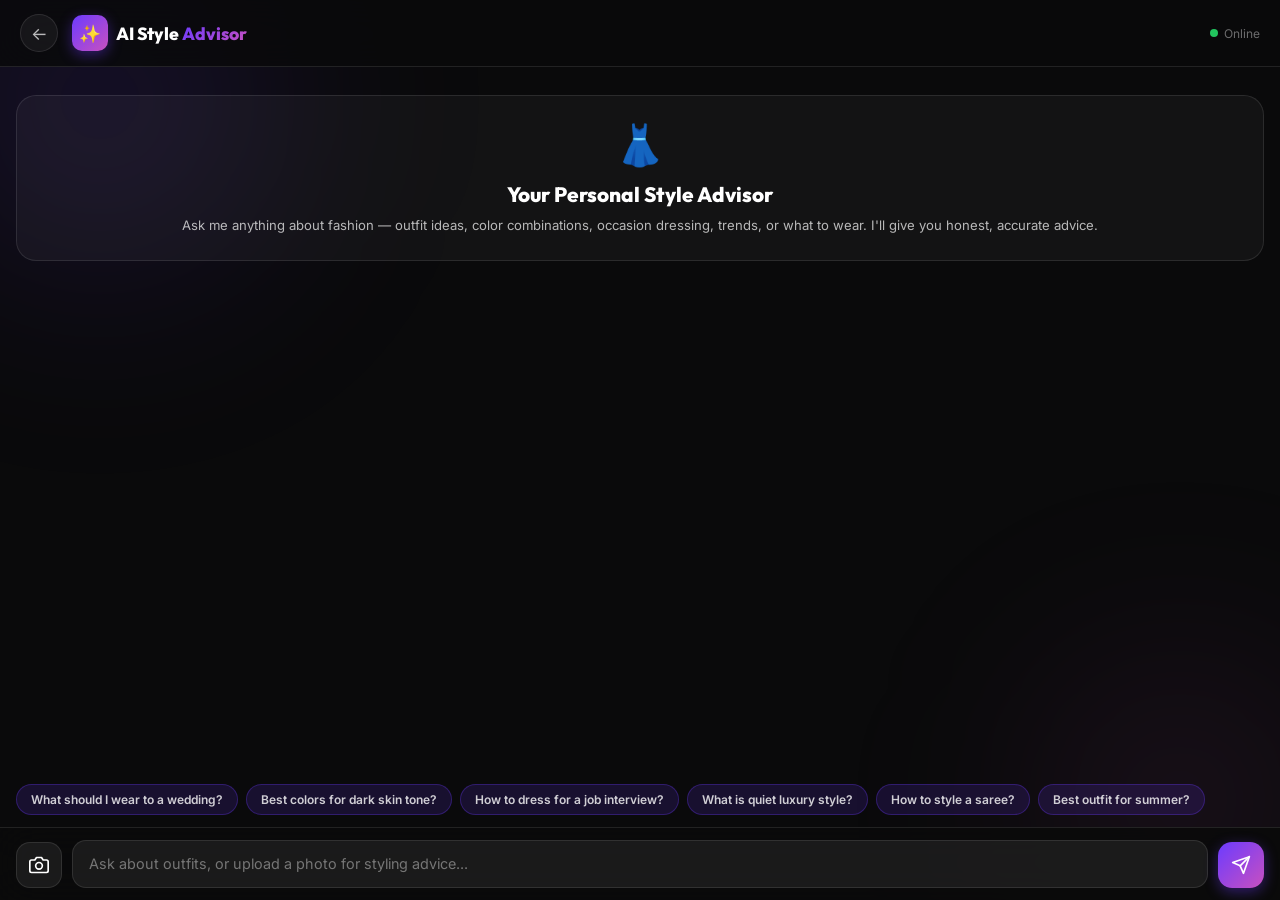
==== StyleHub/advisor.html @ 176f92fe "Initial commit: Style Hub AI Fashion Stylist (secure)" ====
﻿<!DOCTYPE html>
<html lang="en">
<head>
  <meta charset="UTF-8"/>
  <meta name="viewport" content="width=device-width, initial-scale=1.0"/>
  <title>AI Style Advisor — StyleHub</title>
  <link rel="preconnect" href="https://fonts.googleapis.com"/>
  <link href="https://fonts.googleapis.com/css2?family=Outfit:wght@400;600;700;800&family=Inter:wght@300;400;500;600&display=swap" rel="stylesheet"/>
  <style>
    *,*::before,*::after{box-sizing:border-box;margin:0;padding:0}
    :root{
      --primary:#6C3BFF;--accent:#C850C0;
      --grad:linear-gradient(135deg,#6C3BFF,#C850C0);
      --bg:#0a0a0b;--surface:rgba(255,255,255,0.05);
      --border:rgba(255,255,255,0.1);
      --text:#fff;--text2:rgba(255,255,255,0.7);--text3:rgba(255,255,255,0.4);
      --radius:16px;--font-head:'Outfit',sans-serif;--font-body:'Inter',sans-serif;
    }
    html,body{height:100%;font-family:var(--font-body);background:var(--bg);color:var(--text);}

    /* ── Background orbs ── */
    .bg-orb{position:fixed;border-radius:50%;filter:blur(100px);pointer-events:none;z-index:0;}
    .bg-orb-1{width:500px;height:500px;background:radial-gradient(circle,rgba(108,59,255,0.2),transparent 70%);top:-150px;left:-150px;}
    .bg-orb-2{width:400px;height:400px;background:radial-gradient(circle,rgba(200,80,192,0.15),transparent 70%);bottom:-100px;right:-100px;}

    /* ── Header ── */
    .adv-header{
      position:sticky;top:0;z-index:100;
      display:flex;align-items:center;gap:14px;
      padding:14px 20px;
      background:rgba(10,10,11,0.85);
      backdrop-filter:blur(20px);
      border-bottom:1px solid var(--border);
    }
    .adv-back{
      display:flex;align-items:center;justify-content:center;
      width:38px;height:38px;border-radius:50%;
      background:var(--surface);border:1px solid var(--border);
      color:var(--text2);font-size:1.1rem;cursor:pointer;
      text-decoration:none;transition:background 0.2s;
    }
    .adv-back:hover{background:rgba(108,59,255,0.2);}
    .adv-logo{display:flex;align-items:center;gap:8px;}
    .adv-logo-icon{
      width:36px;height:36px;border-radius:10px;
      background:var(--grad);display:flex;align-items:center;justify-content:center;
      font-size:1.1rem;box-shadow:0 4px 14px rgba(108,59,255,0.4);
    }
    .adv-logo-text{font-family:var(--font-head);font-size:1.1rem;font-weight:800;}
    .adv-logo-text span{background:var(--grad);-webkit-background-clip:text;-webkit-text-fill-color:transparent;background-clip:text;}
    .adv-status{margin-left:auto;display:flex;align-items:center;gap:6px;font-size:0.75rem;color:var(--text3);}
    .adv-dot{width:8px;height:8px;border-radius:50%;background:#22c55e;animation:pulse 2s infinite;}
    @keyframes pulse{0%,100%{opacity:1}50%{opacity:0.4}}

    /* ── Chat area ── */
    .adv-body{
      position:relative;z-index:1;
      display:flex;flex-direction:column;
      height:calc(100vh - 67px);
    }
    .chat-messages{
      flex:1;overflow-y:auto;padding:20px 16px;
      display:flex;flex-direction:column;gap:16px;
      scrollbar-width:thin;scrollbar-color:rgba(108,59,255,0.3) transparent;
    }
    .chat-messages::-webkit-scrollbar{width:4px;}
    .chat-messages::-webkit-scrollbar-thumb{background:rgba(108,59,255,0.3);border-radius:2px;}

    /* ── Messages ── */
    .msg{display:flex;gap:10px;max-width:85%;animation:msgIn 0.3s cubic-bezier(0.34,1.56,0.64,1);}
    @keyframes msgIn{from{opacity:0;transform:translateY(10px)}to{opacity:1;transform:translateY(0)}}
    .msg.user{align-self:flex-end;flex-direction:row-reverse;}
    .msg.bot{align-self:flex-start;}

    .msg-avatar{
      width:34px;height:34px;border-radius:50%;flex-shrink:0;
      display:flex;align-items:center;justify-content:center;font-size:1rem;
    }
    .msg.bot .msg-avatar{background:var(--grad);box-shadow:0 4px 12px rgba(108,59,255,0.4);}
    .msg.user .msg-avatar{background:rgba(255,255,255,0.1);border:1px solid var(--border);}

    .msg-bubble{
      padding:12px 16px;border-radius:18px;
      font-size:0.88rem;line-height:1.6;
    }
    .msg.bot .msg-bubble{
      background:rgba(255,255,255,0.07);
      border:1px solid var(--border);
      border-bottom-left-radius:4px;
      color:var(--text);
    }
    .msg.user .msg-bubble{
      background:var(--grad);
      border-bottom-right-radius:4px;
      color:#fff;
    }
    .msg-time{font-size:0.65rem;color:var(--text3);margin-top:4px;text-align:right;}
    .msg.bot .msg-time{text-align:left;}

    /* ── Typing indicator ── */
    .typing{display:flex;gap:5px;padding:14px 16px;align-items:center;}
    .typing span{width:7px;height:7px;border-radius:50%;background:rgba(255,255,255,0.4);animation:typingDot 1.2s infinite;}
    .typing span:nth-child(2){animation-delay:0.2s;}
    .typing span:nth-child(3){animation-delay:0.4s;}
    @keyframes typingDot{0%,60%,100%{transform:translateY(0)}30%{transform:translateY(-6px)}}

    /* ── Quick suggestions ── */
    .quick-chips{
      display:flex;flex-wrap:wrap;gap:8px;
      padding:0 16px 12px;
    }
    .quick-chip{
      padding:7px 14px;border-radius:999px;
      font-size:0.75rem;font-weight:600;font-family:var(--font-body);
      background:rgba(108,59,255,0.15);border:1px solid rgba(108,59,255,0.3);
      color:rgba(255,255,255,0.8);cursor:pointer;
      transition:background 0.2s,transform 0.2s;
    }
    .quick-chip:hover{background:rgba(108,59,255,0.35);transform:translateY(-1px);}

    /* ── Input bar ── */
    .chat-input-bar{
      padding:12px 16px;
      background:rgba(10,10,11,0.9);
      backdrop-filter:blur(20px);
      border-top:1px solid var(--border);
      display:flex;gap:10px;align-items:flex-end;
    }
    .chat-input{
      flex:1;background:rgba(255,255,255,0.07);
      border:1.5px solid var(--border);border-radius:14px;
      padding:12px 16px;font-size:0.9rem;font-family:var(--font-body);
      color:#fff;outline:none;resize:none;max-height:120px;min-height:46px;
      transition:border-color 0.2s;line-height:1.5;
    }
    .chat-input::placeholder{color:var(--text3);}
    .chat-input:focus{border-color:var(--primary);}
    .send-btn{
      width:46px;height:46px;border-radius:14px;flex-shrink:0;
      background:var(--grad);border:none;cursor:pointer;
      display:flex;align-items:center;justify-content:center;
      box-shadow:0 4px 14px rgba(108,59,255,0.4);
      transition:transform 0.2s,box-shadow 0.2s;
    }
    .send-btn:hover{transform:scale(1.08);box-shadow:0 6px 20px rgba(108,59,255,0.6);}
    .send-btn svg{width:20px;height:20px;fill:none;stroke:#fff;stroke-width:2;stroke-linecap:round;stroke-linejoin:round;}

    /* ── Image grid in messages ── */
    .msg-images{display:flex;gap:6px;margin-top:10px;flex-wrap:wrap;}
    .msg-images img{width:90px;height:120px;object-fit:cover;border-radius:10px;cursor:pointer;transition:transform 0.2s;}
    .msg-images img:hover{transform:scale(1.05);}

    /* ── Camera button ── */
    .camera-btn{
      width:46px;height:46px;border-radius:14px;flex-shrink:0;
      background:rgba(255,255,255,0.07);border:1.5px solid var(--border);
      cursor:pointer;display:flex;align-items:center;justify-content:center;
      transition:background 0.2s,border-color 0.2s;
    }
    .camera-btn:hover{background:rgba(108,59,255,0.2);border-color:var(--primary);}
    .camera-btn svg{width:20px;height:20px;stroke:#fff;fill:none;stroke-width:2;stroke-linecap:round;stroke-linejoin:round;}
    .img-preview-wrap{padding:8px 16px 0;display:none;}
    .img-preview-wrap.show{display:flex;gap:8px;flex-wrap:wrap;}
    .img-preview{position:relative;display:inline-block;}
    .img-preview img{width:80px;height:80px;object-fit:cover;border-radius:10px;border:2px solid var(--primary);}
    .img-preview-remove{position:absolute;top:-6px;right:-6px;width:20px;height:20px;background:#ef4444;border:none;border-radius:50%;color:#fff;font-size:.75rem;cursor:pointer;display:flex;align-items:center;justify-content:center;}
    .welcome-card{
      background:rgba(255,255,255,0.04);border:1px solid var(--border);
      border-radius:20px;padding:24px;margin:8px 0;text-align:center;
    }
    .welcome-card .wc-icon{font-size:2.5rem;margin-bottom:12px;}
    .welcome-card h2{font-family:var(--font-head);font-size:1.3rem;font-weight:800;margin-bottom:8px;}
    .welcome-card p{font-size:0.82rem;color:var(--text2);line-height:1.6;}
  </style>
</head>
<body>
  <div class="bg-orb bg-orb-1"></div>
  <div class="bg-orb bg-orb-2"></div>

  <header class="adv-header">
    <a onclick="history.back()" class="adv-back" style="cursor:pointer">←</a>
    <div class="adv-logo">
      <div class="adv-logo-icon">✨</div>
      <div class="adv-logo-text">AI Style <span>Advisor</span></div>
    </div>
    <div class="adv-status">
      <div class="adv-dot"></div>
      Online
    </div>
  </header>

  <div class="adv-body">
    <div class="chat-messages" id="chat-messages">
      <div class="welcome-card">
        <div class="wc-icon">👗</div>
        <h2>Your Personal Style Advisor</h2>
        <p>Ask me anything about fashion — outfit ideas, color combinations, occasion dressing, trends, or what to wear. I'll give you honest, accurate advice.</p>
      </div>
    </div>

    <div class="quick-chips" id="quick-chips">
      <button class="quick-chip" onclick="sendQuick(this)">What should I wear to a wedding?</button>
      <button class="quick-chip" onclick="sendQuick(this)">Best colors for dark skin tone?</button>
      <button class="quick-chip" onclick="sendQuick(this)">How to dress for a job interview?</button>
      <button class="quick-chip" onclick="sendQuick(this)">What is quiet luxury style?</button>
      <button class="quick-chip" onclick="sendQuick(this)">How to style a saree?</button>
      <button class="quick-chip" onclick="sendQuick(this)">Best outfit for summer?</button>
    </div>

    <div class="chat-input-bar">
      <input type="file" id="img-upload" accept="image/*" multiple style="display:none"/>
      <button class="camera-btn" onclick="document.getElementById('img-upload').click()" title="Upload outfit photo">
        <svg viewBox="0 0 24 24"><path d="M23 19a2 2 0 0 1-2 2H3a2 2 0 0 1-2-2V8a2 2 0 0 1 2-2h4l2-3h6l2 3h4a2 2 0 0 1 2 2z"/><circle cx="12" cy="13" r="4"/></svg>
      </button>
      <div style="flex:1;display:flex;flex-direction:column;gap:6px;">
        <div class="img-preview-wrap" id="img-preview-wrap"></div>
        <textarea class="chat-input" id="chat-input" placeholder="Ask about outfits, or upload a photo for styling advice..." rows="1"></textarea>
      </div>
      <button class="send-btn" onclick="sendMessage()" id="send-btn">
        <svg viewBox="0 0 24 24"><line x1="22" y1="2" x2="11" y2="13"/><polygon points="22 2 15 22 11 13 2 9 22 2"/></svg>
      </button>
    </div>
  </div>

  <script>
    const input = document.getElementById('chat-input');
    const messagesEl = document.getElementById('chat-messages');
    let uploadedImages = [];

    // Camera handler
    document.getElementById('cam-upload').addEventListener('change', function() {
      const files = Array.from(this.files).slice(0, 1);
      if (!files.length) return;
      const reader = new FileReader();
      reader.onload = (e) => {
        if (uploadedImages.length < 2) {
          uploadedImages.push(e.target.result);
          const previewWrap = document.getElementById('img-preview-wrap');
          const preview = document.createElement('div');
          preview.className = 'img-preview';
          const idx = uploadedImages.length - 1;
          preview.innerHTML = '<img src="' + e.target.result + '" style="width:80px;height:80px;object-fit:cover;border-radius:10px;border:2px solid var(--primary);"/><button class="img-preview-remove" onclick="removeImage(' + idx + ')" style="position:absolute;top:-6px;right:-6px;width:20px;height:20px;background:#ef4444;border:none;border-radius:50%;color:#fff;font-size:.75rem;cursor:pointer;display:flex;align-items:center;justify-content:center;">x</button>';
          previewWrap.appendChild(preview);
          previewWrap.classList.add('show');
          input.placeholder = uploadedImages.length === 2 ? 'Compare 2 outfits - which is better?' : 'Add message or upload another photo (max 2)...';
        }
      };
      reader.readAsDataURL(files[0]);
    });

    // Image upload handler - max 2 images
    document.getElementById('img-upload').addEventListener('change', function() {
      const files = Array.from(this.files).slice(0, 2);
      if (!files.length) return;
      uploadedImages = [];
      const previewWrap = document.getElementById('img-preview-wrap');
      previewWrap.innerHTML = '';
      files.forEach((file, idx) => {
        const reader = new FileReader();
        reader.onload = (e) => {
          uploadedImages.push(e.target.result);
          const preview = document.createElement('div');
          preview.className = 'img-preview';
          preview.innerHTML = '<img src="' + e.target.result + '" style="width:80px;height:80px;object-fit:cover;border-radius:10px;border:2px solid var(--primary);"/><button class="img-preview-remove" onclick="removeImage(' + idx + ')" style="position:absolute;top:-6px;right:-6px;width:20px;height:20px;background:#ef4444;border:none;border-radius:50%;color:#fff;font-size:.75rem;cursor:pointer;display:flex;align-items:center;justify-content:center;">x</button>';
          previewWrap.appendChild(preview);
          previewWrap.classList.add('show');
          input.placeholder = uploadedImages.length === 2 ? 'Compare 2 outfits - which is better?' : 'Add message or upload another photo (max 2)...';
        };
        reader.readAsDataURL(file);
      });
    });

    function removeImage(idx) {
      if (idx !== undefined) uploadedImages.splice(idx, 1);
      else uploadedImages = [];
      const previewWrap = document.getElementById('img-preview-wrap');
      if (!uploadedImages.length) {
        previewWrap.classList.remove('show');
        previewWrap.innerHTML = '';
        document.getElementById('img-upload').value = '';
        input.placeholder = 'Ask about outfits, or upload a photo for styling advice...';
      } else {
        previewWrap.innerHTML = '';
        uploadedImages.forEach((img, i) => {
          const preview = document.createElement('div');
          preview.className = 'img-preview';
          preview.innerHTML = '<img src="' + img + '" style="width:80px;height:80px;object-fit:cover;border-radius:10px;border:2px solid var(--primary);"/><button class="img-preview-remove" onclick="removeImage(' + i + ')" style="position:absolute;top:-6px;right:-6px;width:20px;height:20px;background:#ef4444;border:none;border-radius:50%;color:#fff;font-size:.75rem;cursor:pointer;display:flex;align-items:center;justify-content:center;">x</button>';
          previewWrap.appendChild(preview);
        });
      }
    }

    function analyzeOutfitImage(base64) {
      return new Promise((resolve) => {
        const img = new Image();
        img.onload = () => {
          const canvas = document.createElement('canvas');
          canvas.width = 50; canvas.height = 50;
          const ctx = canvas.getContext('2d');
          ctx.drawImage(img, 0, 0, 50, 50);
          const data = ctx.getImageData(0, 0, 50, 50).data;
          let r = 0, g = 0, b = 0, count = 0;
          for (let i = 0; i < data.length; i += 4) { r += data[i]; g += data[i+1]; b += data[i+2]; count++; }
          r = Math.round(r/count); g = Math.round(g/count); b = Math.round(b/count);
          const brightness = (r*299 + g*587 + b*114) / 1000;
          const isDark = brightness < 85;
          const isLight = brightness > 170;
          const isWarm = r > g && r > b;
          const isCool = b > r && b > g;
          resolve({ r, g, b, brightness, isDark, isLight, isWarm, isCool });
        };
        img.src = base64;
      });
    }

    function getOutfitAdvice(info, label) {
      const { isDark, isLight, isWarm, isCool, brightness } = info;
      let tone, advice, score;
      if (isDark && !isWarm && !isCool) { tone = 'Dark Neutral'; score = 88; advice = 'Very sophisticated and versatile. Works great for formal, office, and evening occasions. Add gold or silver accessories for contrast. Nude heels or white sneakers balance the look well.'; }
      else if (isLight && !isWarm && !isCool) { tone = 'Light Neutral'; score = 85; advice = 'Clean and fresh base. Extremely versatile - works for casual, office, and smart casual. Add a darker accessory (navy bag, brown belt) for depth. Almost any shoe color works.'; }
      else if (isWarm && brightness > 100) { tone = 'Warm & Bright'; score = 82; advice = 'Energetic and eye-catching! Warm tones like terracotta, mustard, and rust are very on-trend. Pair with gold jewelry and tan leather accessories. Nude or brown footwear completes the look.'; }
      else if (isWarm && brightness <= 100) { tone = 'Warm & Deep'; score = 86; advice = 'Rich and luxurious tones. Deep warm colors like burgundy and burnt orange are very elegant. Gold accessories and dark leather shoes elevate this further. Great for festive and evening occasions.'; }
      else if (isCool && brightness > 120) { tone = 'Cool & Light'; score = 84; advice = 'Fresh and modern palette. Cool blues, lavenders, and mints are very flattering. Silver accessories work best. White or grey shoes keep it cohesive. Great for casual and daytime occasions.'; }
      else if (isCool && brightness <= 120) { tone = 'Cool & Deep'; score = 87; advice = 'Bold and powerful cool tones. Deep blues, purples, and teals are very striking. Silver or white gold accessories complement perfectly. Black or white shoes work best.'; }
      else { tone = 'Mixed Tones'; score = 80; advice = 'Interesting color mix! Keep accessories neutral (white, black, or nude) to let the outfit breathe. Ensure the fit is tailored - that is the most important factor. Consider if the colors have a common undertone (all warm or all cool) for better harmony.'; }
      return { tone, advice, score };
    }

    function compareOutfits(info1, info2) {
      const a1 = getOutfitAdvice(info1, 'Outfit 1');
      const a2 = getOutfitAdvice(info2, 'Outfit 2');
      const winner = a1.score >= a2.score ? 1 : 2;
      const diff = Math.abs(a1.score - a2.score);
      let comparison = '';
      if (diff <= 3) comparison = 'Both outfits are very close in style score! It comes down to personal preference and occasion.';
      else comparison = 'Outfit ' + winner + ' scores higher overall.';

      return '👗 Outfit Comparison:\n\n' +
        '📸 Outfit 1 — ' + a1.tone + ' (Score: ' + a1.score + '/100)\n' + a1.advice + '\n\n' +
        '📸 Outfit 2 — ' + a2.tone + ' (Score: ' + a2.score + '/100)\n' + a2.advice + '\n\n' +
        '🏆 Verdict: ' + comparison + '\n\n' +
        '💡 Pro tip: The outfit that fits better and suits the occasion wins every time, regardless of color score.';
    }

    input.addEventListener('input', () => {
      input.style.height = 'auto';
      input.style.height = Math.min(input.scrollHeight, 120) + 'px';
    });
    input.addEventListener('keydown', e => {
      if (e.key === 'Enter' && !e.shiftKey) { e.preventDefault(); sendMessage(); }
    });

    function sendQuick(btn) {
      input.value = btn.textContent;
      document.getElementById('quick-chips').style.display = 'none';
      sendMessage();
    }

    function sendMessage() {
      const text = input.value.trim();
      if (!text && !uploadedImages.length) return;

      if (uploadedImages.length > 0) {
        const now = new Date().toLocaleTimeString([], {hour:'2-digit',minute:'2-digit'});
        const imgDiv = document.createElement('div');
        imgDiv.className = 'msg user';
        const imgsHtml = uploadedImages.map(src => '<img src="' + src + '" style="width:120px;height:150px;object-fit:cover;border-radius:12px;display:inline-block;"/>').join('');
        imgDiv.innerHTML = '<div class="msg-avatar">&#128100;</div><div><div class="msg-bubble" style="padding:8px;">' + imgsHtml + (text ? '<div style="margin-top:8px;">' + text + '</div>' : '') + '</div><div class="msg-time">' + now + '</div></div>';
        messagesEl.appendChild(imgDiv);
        messagesEl.scrollTop = messagesEl.scrollHeight;

        const images = [...uploadedImages];
        input.value = '';
        input.style.height = 'auto';
        removeImage();
        showTyping();

        if (images.length === 2) {
          Promise.all([analyzeOutfitImage(images[0]), analyzeOutfitImage(images[1])]).then(([info1, info2]) => {
            removeTyping();
            appendMsg('bot', compareOutfits(info1, info2), 'outfit fashion', 'outfit fashion');
          });
        } else {
          analyzeOutfitImage(images[0]).then(info => {
            removeTyping();
            const a = getOutfitAdvice(info);
            appendMsg('bot', '📸 Outfit Analysis — ' + a.tone + ' (Score: ' + a.score + '/100)\n\n' + a.advice, 'outfit fashion', 'outfit fashion');
          });
        }
      } else {
        appendMsg('user', text);
        input.value = '';
        input.style.height = 'auto';
        showTyping();
        setTimeout(() => {
          removeTyping();
          const reply = getReply(text);
          appendMsg('bot', reply, text, reply);
        }, 900 + Math.random() * 600);
      }
    }

    function getReply(q) {
      const query = q.toLowerCase();
      if (query.includes('wedding')) {
        if (query.includes('guest')) return 'As a wedding guest, avoid white, ivory, or cream. Great choices: dusty rose, sage green, navy, burgundy, or gold. For Indian weddings, opt for lehengas, sarees, or sherwanis. For Western weddings, a midi dress or tailored suit works perfectly.';
        return 'For a wedding, choose elegant attire. Women: sarees, lehengas, anarkalis, or formal gowns. Men: sherwanis for Indian weddings, suits or tuxedos for Western. Avoid casual wear and jeans.';
      }
      if (query.includes('interview') || query.includes('job')) return 'For a job interview, dress one level above the dress code. Corporate roles: formal suit in navy, charcoal, or black. Creative roles: smart casual - tailored trousers and a neat shirt or blouse.';
      if (query.includes('dark skin') || query.includes('brown skin')) return 'For dark skin tones - Best colors: Emerald green, royal blue, deep purple, burgundy, terracotta, mustard, coral, fuchsia, cobalt, white and ivory.';
      if (query.includes('fair skin') || query.includes('light skin')) return 'For fair skin tones - Best colors: Navy, cobalt blue, forest green, burgundy, plum, coral, peach, blush pink, lavender, mint.';
      if (query.includes('quiet luxury') || query.includes('old money')) return 'Quiet Luxury is about understated elegance. Key pieces: cashmere sweaters, tailored trousers, crisp white shirts, loafers, minimal leather bags. Color palette: beige, camel, ivory, cream, navy, grey - no loud prints or logos.';
      if (query.includes('saree') || query.includes('sari')) return 'Saree styling tips - Draping: The Nivi drape is most common and flattering. Blouse: Well-fitted is key, deep back and off-shoulder styles are trending. Accessories: Keep jewelry minimal if the saree is heavy. Footwear: Block heels are comfortable for long events.';
      if (query.includes('summer')) return 'Best summer outfit ideas - Fabrics: Linen, cotton, chambray - breathable and sweat-resistant. Colors: White, sky blue, coral, mint, yellow, pastels. For women: Flowy midi dresses, linen co-ord sets. For men: Linen shirts, cotton polos, chino shorts.';
      if (query.includes('color') || query.includes('colour') || query.includes('combination')) return 'Top color combination rules - Complementary: Blue + Orange, Purple + Yellow - bold and high contrast. Analogous: Blue + Purple + Pink - harmonious. Rule of Three: Max 3 colors per outfit. One dominant (60%), one secondary (30%), one accent (10%).';
      if (query.includes('casual')) return 'Casual outfit formula - Top: Plain tee, oversized shirt, or casual blouse. Bottom: Well-fitted jeans, chinos, or casual trousers. Shoes: White sneakers, loafers, or clean casual shoes. Elevate it: Add a denim jacket, a minimal watch, or a crossbody bag.';
      if (query.includes('formal') || query.includes('office') || query.includes('work')) return 'Formal/office dressing guide - Men: Tailored suit (navy or charcoal), crisp white shirt, leather shoes. Women: Tailored blazer + trousers, pencil skirt + blouse, or a structured midi dress. Colors: Navy, charcoal, black, white, grey, burgundy.';
      if (query.includes('denim') || query.includes('jeans')) return 'Denim styling guide - Slim fit: versatile, works for casual and smart casual. Wide-leg: trendy, pair with fitted top. Straight leg: the most universally flattering. Dark wash: more formal. Light wash: casual, summer-friendly.';
      if (query.includes('trend') || query.includes('2025') || query.includes('2026')) return 'Top fashion trends (2025-2026): 1. Quiet Luxury - Understated, logo-free basics. 2. Dopamine Dressing - Bold, saturated colors. 3. Eco Chic - Sustainable fabrics, earthy tones. 4. Gorpcore - Outdoor utility meets street style. 5. Wide-leg everything.';
      if (query.includes('ethnic') || query.includes('kurta') || query.includes('lehenga') || query.includes('indian')) return 'Indian ethnic wear guide - Women: Saree, Lehenga, Anarkali, Kurta + palazzo. Men: Sherwani, Kurta + churidar, Nehru jacket. Festive colors: Red, gold, emerald, royal blue, maroon, mustard.';
      if (query.includes('shoe') || query.includes('footwear') || query.includes('sneaker') || query.includes('heel')) return 'Footwear guide - White sneakers: the most versatile shoe ever. Loafers: smart casual, great for office and casual. Block heels: comfortable and stylish for events. Ankle boots: elevate any casual outfit. Nude/beige shoes elongate legs and go with everything.';
      const defaults = [
        'For "' + q + '", the key principles are: 1) Fit over brand - always. 2) Build on neutrals, accent with color. 3) Dress for the occasion but make it yours.',
        'Fashion is about expressing yourself confidently. Start with fit - well-fitted clothes in any style look better than expensive ill-fitting ones. What occasion are you dressing for?',
        'Build a capsule wardrobe of neutral basics (white shirt, dark jeans, black trousers, navy blazer) and add personality through accessories. What occasion are you dressing for?'
      ];
      return defaults[Math.floor(Math.random() * defaults.length)];
    }

    const PEXELS_KEY = 'pnS5DxR64RndghHPKjMyUKmDitzQ25lTNfI13wORqV63rmV4F9s6ZZHy';

    async function fetchImages(query) {
      try {
        const res = await fetch('https://api.pexels.com/v1/search?query=' + encodeURIComponent(query) + '&per_page=3&orientation=portrait', {
          headers: { 'Authorization': PEXELS_KEY }
        });
        const data = await res.json();
        return (data.photos || []).map(p => p.src.medium);
      } catch { return []; }
    }

    function extractImageQuery(userText, aiReply) {
      const t = (userText + ' ' + (aiReply || '')).toLowerCase();
      if (t.includes('wedding')) {
        if (t.includes('sherwani') || t.includes('groom')) return 'indian groom sherwani wedding';
        if (t.includes('lehenga') || t.includes('bride')) return 'bridal lehenga indian wedding';
        if (t.includes('guest')) return 'wedding guest elegant dress';
        return 'indian wedding outfit';
      }
      if (t.includes('interview')) return 'professional job interview outfit suit';
      if (t.includes('office') || t.includes('formal')) return 'formal office outfit blazer';
      if (t.includes('saree') || t.includes('sari')) return 'silk saree draping elegant';
      if (t.includes('lehenga')) return 'lehenga choli festive fashion';
      if (t.includes('kurta')) return 'kurta ethnic wear fashion';
      if (t.includes('casual')) return 'casual street style outfit';
      if (t.includes('summer')) return 'summer linen cotton outfit';
      if (t.includes('denim') || t.includes('jeans')) return 'denim jeans street fashion';
      if (t.includes('sneaker')) return 'sneakers street fashion shoes';
      if (t.includes('heel')) return 'high heels elegant women shoes';
      if (t.includes('quiet luxury') || t.includes('old money')) return 'quiet luxury minimal fashion beige';
      if (t.includes('party')) return 'party night out fashion outfit';
      if (t.includes('ethnic') || t.includes('indian')) return 'indian ethnic festive fashion';
      const stopWords = ['what','should','i','wear','to','a','the','for','how','best','outfit','style','fashion'];
      const words = userText.toLowerCase().split(/\s+/).filter(w => w.length > 3 && !stopWords.includes(w));
      return (words.slice(0, 3).join(' ') || 'fashion outfit') + ' style';
    }

    async function appendMsg(role, text, userText, aiReply) {
      userText = userText || '';
      aiReply = aiReply || '';
      const now = new Date().toLocaleTimeString([], {hour:'2-digit',minute:'2-digit'});
      const div = document.createElement('div');
      div.className = 'msg ' + role;
      let imagesHtml = '';
      if (role === 'bot' && userText) {
        const query = extractImageQuery(userText, aiReply);
        const imgs = await fetchImages(query);
        if (imgs.length) {
          imagesHtml = '<div class="msg-images">' + imgs.map(src => '<img src="' + src + '" alt="fashion" loading="lazy"/>').join('') + '</div>';
        }
      }
      div.innerHTML = '<div class="msg-avatar">' + (role === 'bot' ? '&#10024;' : '&#128100;') + '</div><div><div class="msg-bubble">' + text + imagesHtml + '</div><div class="msg-time">' + now + '</div></div>';
      messagesEl.appendChild(div);
      messagesEl.scrollTop = messagesEl.scrollHeight;
    }

    function showTyping() {
      const div = document.createElement('div');
      div.className = 'msg bot';
      div.id = 'typing-msg';
      div.innerHTML = '<div class="msg-avatar">&#10024;</div><div class="msg-bubble"><div class="typing"><span></span><span></span><span></span></div></div>';
      messagesEl.appendChild(div);
      messagesEl.scrollTop = messagesEl.scrollHeight;
    }

    function removeTyping() {
      const t = document.getElementById('typing-msg');
      if (t) t.remove();
    }

    window.addEventListener('load', () => {
      const user = JSON.parse(localStorage.getItem('sh_user') || 'null');
      const name = user ? user.name : 'there';
      setTimeout(() => {
        appendMsg('bot', 'Hi ' + name + '! I am your AI Style Advisor. Ask me anything about fashion - outfits, colors, occasions, trends, and more!');
      }, 400);
    });
</script>
</body>
</html>
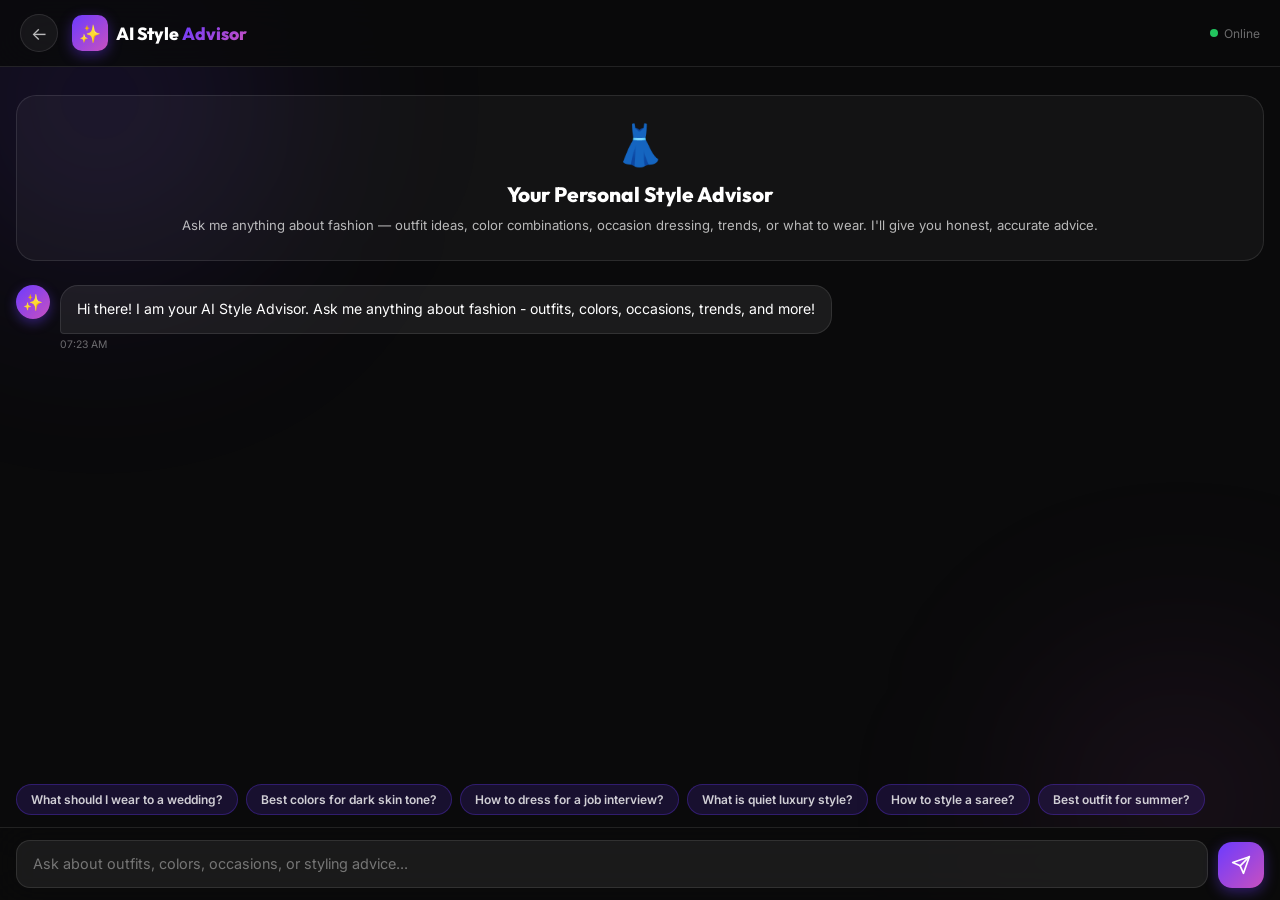
==== commit 2f9dde00: "Remove camera upload functionality from advisor page" ====
--- a/StyleHub/advisor.html
+++ b/StyleHub/advisor.html
@@ -150,20 +150,7 @@
     .msg-images img{width:90px;height:120px;object-fit:cover;border-radius:10px;cursor:pointer;transition:transform 0.2s;}
     .msg-images img:hover{transform:scale(1.05);}
 
-    /* ── Camera button ── */
-    .camera-btn{
-      width:46px;height:46px;border-radius:14px;flex-shrink:0;
-      background:rgba(255,255,255,0.07);border:1.5px solid var(--border);
-      cursor:pointer;display:flex;align-items:center;justify-content:center;
-      transition:background 0.2s,border-color 0.2s;
-    }
-    .camera-btn:hover{background:rgba(108,59,255,0.2);border-color:var(--primary);}
-    .camera-btn svg{width:20px;height:20px;stroke:#fff;fill:none;stroke-width:2;stroke-linecap:round;stroke-linejoin:round;}
-    .img-preview-wrap{padding:8px 16px 0;display:none;}
-    .img-preview-wrap.show{display:flex;gap:8px;flex-wrap:wrap;}
-    .img-preview{position:relative;display:inline-block;}
-    .img-preview img{width:80px;height:80px;object-fit:cover;border-radius:10px;border:2px solid var(--primary);}
-    .img-preview-remove{position:absolute;top:-6px;right:-6px;width:20px;height:20px;background:#ef4444;border:none;border-radius:50%;color:#fff;font-size:.75rem;cursor:pointer;display:flex;align-items:center;justify-content:center;}
+
     .welcome-card{
       background:rgba(255,255,255,0.04);border:1px solid var(--border);
       border-radius:20px;padding:24px;margin:8px 0;text-align:center;
@@ -208,14 +195,7 @@
     </div>
 
     <div class="chat-input-bar">
-      <input type="file" id="img-upload" accept="image/*" multiple style="display:none"/>
-      <button class="camera-btn" onclick="document.getElementById('img-upload').click()" title="Upload outfit photo">
-        <svg viewBox="0 0 24 24"><path d="M23 19a2 2 0 0 1-2 2H3a2 2 0 0 1-2-2V8a2 2 0 0 1 2-2h4l2-3h6l2 3h4a2 2 0 0 1 2 2z"/><circle cx="12" cy="13" r="4"/></svg>
-      </button>
-      <div style="flex:1;display:flex;flex-direction:column;gap:6px;">
-        <div class="img-preview-wrap" id="img-preview-wrap"></div>
-        <textarea class="chat-input" id="chat-input" placeholder="Ask about outfits, or upload a photo for styling advice..." rows="1"></textarea>
-      </div>
+      <textarea class="chat-input" id="chat-input" placeholder="Ask about outfits, colors, occasions, or styling advice..." rows="1"></textarea>
       <button class="send-btn" onclick="sendMessage()" id="send-btn">
         <svg viewBox="0 0 24 24"><line x1="22" y1="2" x2="11" y2="13"/><polygon points="22 2 15 22 11 13 2 9 22 2"/></svg>
       </button>
@@ -225,122 +205,6 @@
   <script>
     const input = document.getElementById('chat-input');
     const messagesEl = document.getElementById('chat-messages');
-    let uploadedImages = [];
-
-    // Camera handler
-    document.getElementById('cam-upload').addEventListener('change', function() {
-      const files = Array.from(this.files).slice(0, 1);
-      if (!files.length) return;
-      const reader = new FileReader();
-      reader.onload = (e) => {
-        if (uploadedImages.length < 2) {
-          uploadedImages.push(e.target.result);
-          const previewWrap = document.getElementById('img-preview-wrap');
-          const preview = document.createElement('div');
-          preview.className = 'img-preview';
-          const idx = uploadedImages.length - 1;
-          preview.innerHTML = '<img src="' + e.target.result + '" style="width:80px;height:80px;object-fit:cover;border-radius:10px;border:2px solid var(--primary);"/><button class="img-preview-remove" onclick="removeImage(' + idx + ')" style="position:absolute;top:-6px;right:-6px;width:20px;height:20px;background:#ef4444;border:none;border-radius:50%;color:#fff;font-size:.75rem;cursor:pointer;display:flex;align-items:center;justify-content:center;">x</button>';
-          previewWrap.appendChild(preview);
-          previewWrap.classList.add('show');
-          input.placeholder = uploadedImages.length === 2 ? 'Compare 2 outfits - which is better?' : 'Add message or upload another photo (max 2)...';
-        }
-      };
-      reader.readAsDataURL(files[0]);
-    });
-
-    // Image upload handler - max 2 images
-    document.getElementById('img-upload').addEventListener('change', function() {
-      const files = Array.from(this.files).slice(0, 2);
-      if (!files.length) return;
-      uploadedImages = [];
-      const previewWrap = document.getElementById('img-preview-wrap');
-      previewWrap.innerHTML = '';
-      files.forEach((file, idx) => {
-        const reader = new FileReader();
-        reader.onload = (e) => {
-          uploadedImages.push(e.target.result);
-          const preview = document.createElement('div');
-          preview.className = 'img-preview';
-          preview.innerHTML = '<img src="' + e.target.result + '" style="width:80px;height:80px;object-fit:cover;border-radius:10px;border:2px solid var(--primary);"/><button class="img-preview-remove" onclick="removeImage(' + idx + ')" style="position:absolute;top:-6px;right:-6px;width:20px;height:20px;background:#ef4444;border:none;border-radius:50%;color:#fff;font-size:.75rem;cursor:pointer;display:flex;align-items:center;justify-content:center;">x</button>';
-          previewWrap.appendChild(preview);
-          previewWrap.classList.add('show');
-          input.placeholder = uploadedImages.length === 2 ? 'Compare 2 outfits - which is better?' : 'Add message or upload another photo (max 2)...';
-        };
-        reader.readAsDataURL(file);
-      });
-    });
-
-    function removeImage(idx) {
-      if (idx !== undefined) uploadedImages.splice(idx, 1);
-      else uploadedImages = [];
-      const previewWrap = document.getElementById('img-preview-wrap');
-      if (!uploadedImages.length) {
-        previewWrap.classList.remove('show');
-        previewWrap.innerHTML = '';
-        document.getElementById('img-upload').value = '';
-        input.placeholder = 'Ask about outfits, or upload a photo for styling advice...';
-      } else {
-        previewWrap.innerHTML = '';
-        uploadedImages.forEach((img, i) => {
-          const preview = document.createElement('div');
-          preview.className = 'img-preview';
-          preview.innerHTML = '<img src="' + img + '" style="width:80px;height:80px;object-fit:cover;border-radius:10px;border:2px solid var(--primary);"/><button class="img-preview-remove" onclick="removeImage(' + i + ')" style="position:absolute;top:-6px;right:-6px;width:20px;height:20px;background:#ef4444;border:none;border-radius:50%;color:#fff;font-size:.75rem;cursor:pointer;display:flex;align-items:center;justify-content:center;">x</button>';
-          previewWrap.appendChild(preview);
-        });
-      }
-    }
-
-    function analyzeOutfitImage(base64) {
-      return new Promise((resolve) => {
-        const img = new Image();
-        img.onload = () => {
-          const canvas = document.createElement('canvas');
-          canvas.width = 50; canvas.height = 50;
-          const ctx = canvas.getContext('2d');
-          ctx.drawImage(img, 0, 0, 50, 50);
-          const data = ctx.getImageData(0, 0, 50, 50).data;
-          let r = 0, g = 0, b = 0, count = 0;
-          for (let i = 0; i < data.length; i += 4) { r += data[i]; g += data[i+1]; b += data[i+2]; count++; }
-          r = Math.round(r/count); g = Math.round(g/count); b = Math.round(b/count);
-          const brightness = (r*299 + g*587 + b*114) / 1000;
-          const isDark = brightness < 85;
-          const isLight = brightness > 170;
-          const isWarm = r > g && r > b;
-          const isCool = b > r && b > g;
-          resolve({ r, g, b, brightness, isDark, isLight, isWarm, isCool });
-        };
-        img.src = base64;
-      });
-    }
-
-    function getOutfitAdvice(info, label) {
-      const { isDark, isLight, isWarm, isCool, brightness } = info;
-      let tone, advice, score;
-      if (isDark && !isWarm && !isCool) { tone = 'Dark Neutral'; score = 88; advice = 'Very sophisticated and versatile. Works great for formal, office, and evening occasions. Add gold or silver accessories for contrast. Nude heels or white sneakers balance the look well.'; }
-      else if (isLight && !isWarm && !isCool) { tone = 'Light Neutral'; score = 85; advice = 'Clean and fresh base. Extremely versatile - works for casual, office, and smart casual. Add a darker accessory (navy bag, brown belt) for depth. Almost any shoe color works.'; }
-      else if (isWarm && brightness > 100) { tone = 'Warm & Bright'; score = 82; advice = 'Energetic and eye-catching! Warm tones like terracotta, mustard, and rust are very on-trend. Pair with gold jewelry and tan leather accessories. Nude or brown footwear completes the look.'; }
-      else if (isWarm && brightness <= 100) { tone = 'Warm & Deep'; score = 86; advice = 'Rich and luxurious tones. Deep warm colors like burgundy and burnt orange are very elegant. Gold accessories and dark leather shoes elevate this further. Great for festive and evening occasions.'; }
-      else if (isCool && brightness > 120) { tone = 'Cool & Light'; score = 84; advice = 'Fresh and modern palette. Cool blues, lavenders, and mints are very flattering. Silver accessories work best. White or grey shoes keep it cohesive. Great for casual and daytime occasions.'; }
-      else if (isCool && brightness <= 120) { tone = 'Cool & Deep'; score = 87; advice = 'Bold and powerful cool tones. Deep blues, purples, and teals are very striking. Silver or white gold accessories complement perfectly. Black or white shoes work best.'; }
-      else { tone = 'Mixed Tones'; score = 80; advice = 'Interesting color mix! Keep accessories neutral (white, black, or nude) to let the outfit breathe. Ensure the fit is tailored - that is the most important factor. Consider if the colors have a common undertone (all warm or all cool) for better harmony.'; }
-      return { tone, advice, score };
-    }
-
-    function compareOutfits(info1, info2) {
-      const a1 = getOutfitAdvice(info1, 'Outfit 1');
-      const a2 = getOutfitAdvice(info2, 'Outfit 2');
-      const winner = a1.score >= a2.score ? 1 : 2;
-      const diff = Math.abs(a1.score - a2.score);
-      let comparison = '';
-      if (diff <= 3) comparison = 'Both outfits are very close in style score! It comes down to personal preference and occasion.';
-      else comparison = 'Outfit ' + winner + ' scores higher overall.';
-
-      return '👗 Outfit Comparison:\n\n' +
-        '📸 Outfit 1 — ' + a1.tone + ' (Score: ' + a1.score + '/100)\n' + a1.advice + '\n\n' +
-        '📸 Outfit 2 — ' + a2.tone + ' (Score: ' + a2.score + '/100)\n' + a2.advice + '\n\n' +
-        '🏆 Verdict: ' + comparison + '\n\n' +
-        '💡 Pro tip: The outfit that fits better and suits the occasion wins every time, regardless of color score.';
-    }
 
     input.addEventListener('input', () => {
       input.style.height = 'auto';
@@ -358,46 +222,17 @@
 
     function sendMessage() {
       const text = input.value.trim();
-      if (!text && !uploadedImages.length) return;
-
-      if (uploadedImages.length > 0) {
-        const now = new Date().toLocaleTimeString([], {hour:'2-digit',minute:'2-digit'});
-        const imgDiv = document.createElement('div');
-        imgDiv.className = 'msg user';
-        const imgsHtml = uploadedImages.map(src => '<img src="' + src + '" style="width:120px;height:150px;object-fit:cover;border-radius:12px;display:inline-block;"/>').join('');
-        imgDiv.innerHTML = '<div class="msg-avatar">&#128100;</div><div><div class="msg-bubble" style="padding:8px;">' + imgsHtml + (text ? '<div style="margin-top:8px;">' + text + '</div>' : '') + '</div><div class="msg-time">' + now + '</div></div>';
-        messagesEl.appendChild(imgDiv);
-        messagesEl.scrollTop = messagesEl.scrollHeight;
-
-        const images = [...uploadedImages];
-        input.value = '';
-        input.style.height = 'auto';
-        removeImage();
-        showTyping();
-
-        if (images.length === 2) {
-          Promise.all([analyzeOutfitImage(images[0]), analyzeOutfitImage(images[1])]).then(([info1, info2]) => {
-            removeTyping();
-            appendMsg('bot', compareOutfits(info1, info2), 'outfit fashion', 'outfit fashion');
-          });
-        } else {
-          analyzeOutfitImage(images[0]).then(info => {
-            removeTyping();
-            const a = getOutfitAdvice(info);
-            appendMsg('bot', '📸 Outfit Analysis — ' + a.tone + ' (Score: ' + a.score + '/100)\n\n' + a.advice, 'outfit fashion', 'outfit fashion');
-          });
-        }
-      } else {
-        appendMsg('user', text);
-        input.value = '';
-        input.style.height = 'auto';
-        showTyping();
-        setTimeout(() => {
-          removeTyping();
-          const reply = getReply(text);
-          appendMsg('bot', reply, text, reply);
-        }, 900 + Math.random() * 600);
-      }
+      if (!text) return;
+
+      appendMsg('user', text);
+      input.value = '';
+      input.style.height = 'auto';
+      showTyping();
+      setTimeout(() => {
+        removeTyping();
+        const reply = getReply(text);
+        appendMsg('bot', reply, text, reply);
+      }, 900 + Math.random() * 600);
     }
 
     function getReply(q) {
